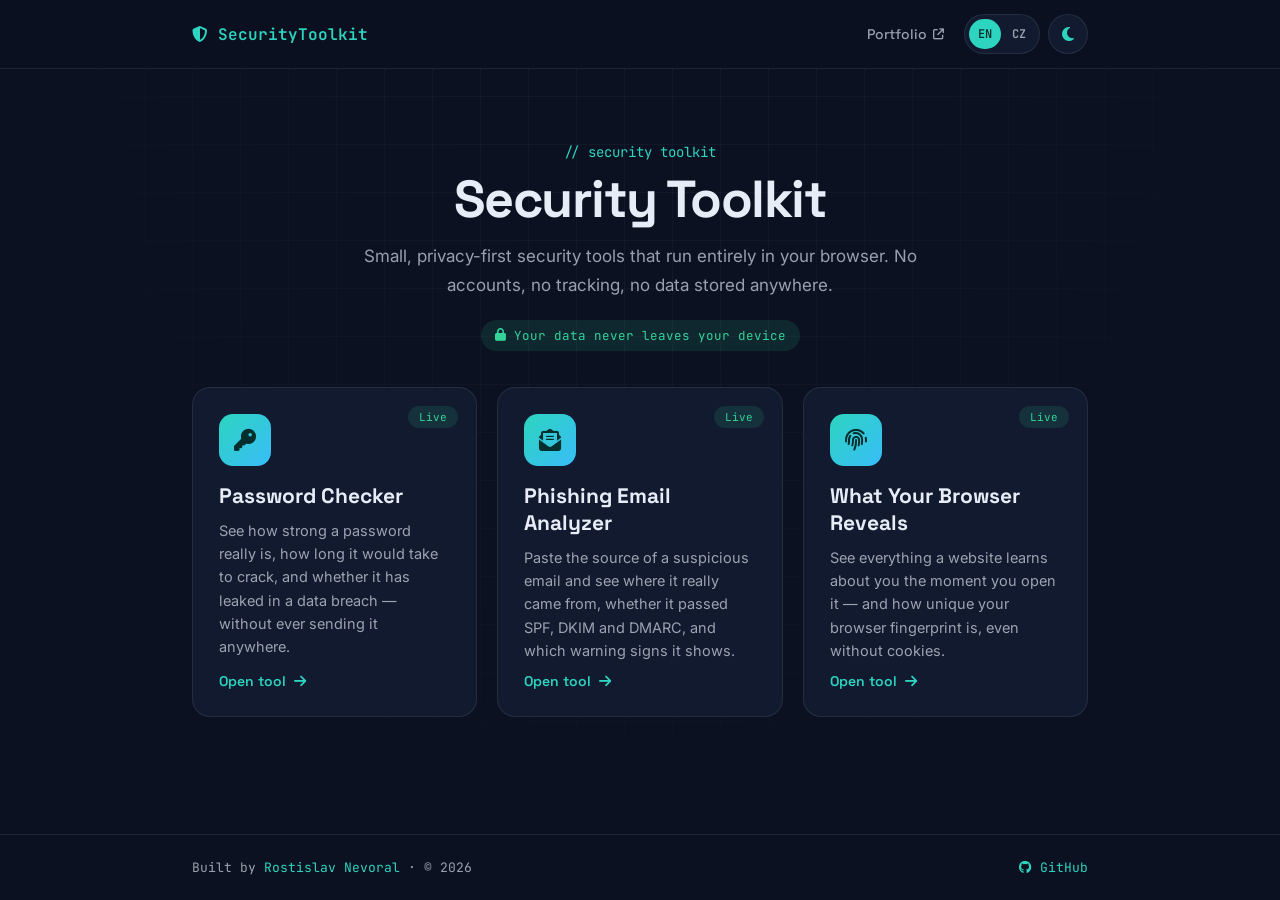
==== index.html @ 4736e9a4 "Initial commit" ====
<!DOCTYPE html>
<html lang="en" data-theme="dark">
<head>
  <meta charset="UTF-8" />
  <meta name="viewport" content="width=device-width, initial-scale=1.0" />
  <meta name="description" content="Security Toolkit — small, privacy-first security tools that run entirely in your browser. Built by Rostislav Nevoral." />
  <title>Security Toolkit</title>
  <script>
    document.documentElement.setAttribute("data-theme", localStorage.getItem("theme") || "dark");
  </script>
  <link rel="preconnect" href="https://fonts.googleapis.com" />
  <link rel="preconnect" href="https://fonts.gstatic.com" crossorigin />
  <link href="https://fonts.googleapis.com/css2?family=Space+Grotesk:wght@400;500;600;700&family=Inter:wght@400;500;600&family=JetBrains+Mono:wght@400;500;600&display=swap" rel="stylesheet" />
  <link rel="stylesheet" href="https://cdnjs.cloudflare.com/ajax/libs/font-awesome/6.5.2/css/all.min.css" />
  <link rel="icon" href="data:image/svg+xml,<svg xmlns='http://www.w3.org/2000/svg' viewBox='0 0 100 100'><text y='.9em' font-size='90'>🛡️</text></svg>" />
  <link rel="stylesheet" href="assets/css/toolkit.css" />
</head>

<body data-title-en="Security Toolkit" data-title-cs="Security Toolkit">
  <div class="bg-grid" aria-hidden="true"></div>

  <header class="site-header">
    <div class="container header-inner">
      <a class="logo" href="index.html"><i class="fa-solid fa-shield-halved"></i><span class="logo-text">Security<span>Toolkit</span></span></a>
      <div class="header-actions">
        <a class="header-link" href="https://rostislavnevoral.dev" target="_blank" rel="noopener"><span class="link-text" data-i18n="nav.portfolio">Portfolio</span> <i class="fa-solid fa-arrow-up-right-from-square"></i></a>
        <button type="button" class="lang-switch" aria-label="Switch language / Přepnout jazyk"><span data-lang="en">EN</span><span data-lang="cs">CZ</span></button>
        <button type="button" class="icon-btn theme-btn" aria-label="Toggle theme"><i class="fa-solid fa-moon"></i><i class="fa-solid fa-sun"></i></button>
      </div>
    </div>
  </header>

  <main class="container">
    <section class="page-hero">
      <span class="eyebrow">// security toolkit</span>
      <h1 data-i18n="home.title">Security Toolkit</h1>
      <p data-i18n="home.lead">Small, privacy-first security tools that run entirely in your browser. No accounts, no tracking, no data stored anywhere.</p>
      <span class="privacy-pill"><i class="fa-solid fa-lock"></i> <span data-i18n="home.privacy">Your data never leaves your device</span></span>
    </section>

    <section class="tools-grid">
      <a class="tool-card" href="password/index.html">
        <span class="badge live" data-i18n="home.live">Live</span>
        <div class="tool-icon"><i class="fa-solid fa-key"></i></div>
        <h2 data-i18n="home.pw.title">Password Checker</h2>
        <p data-i18n="home.pw.desc">See how strong a password really is, how long it would take to crack, and whether it has leaked in a data breach — without ever sending it anywhere.</p>
        <span class="tool-cta"><span data-i18n="home.open">Open tool</span> <i class="fa-solid fa-arrow-right"></i></span>
      </a>

      <a class="tool-card" href="phishing/index.html">
        <span class="badge live" data-i18n="home.live">Live</span>
        <div class="tool-icon"><i class="fa-solid fa-envelope-open-text"></i></div>
        <h2 data-i18n="home.ph.title">Phishing Email Analyzer</h2>
        <p data-i18n="home.ph.desc">Paste the source of a suspicious email and see where it really came from, whether it passed SPF, DKIM and DMARC, and which warning signs it shows.</p>
        <span class="tool-cta"><span data-i18n="home.open">Open tool</span> <i class="fa-solid fa-arrow-right"></i></span>
      </a>

      <a class="tool-card" href="reveal/index.html">
        <span class="badge live" data-i18n="home.live">Live</span>
        <div class="tool-icon"><i class="fa-solid fa-fingerprint"></i></div>
        <h2 data-i18n="home.fp.title">What Your Browser Reveals</h2>
        <p data-i18n="home.fp.desc">See everything a website learns about you the moment you open it — and how unique your browser fingerprint is, even without cookies.</p>
        <span class="tool-cta"><span data-i18n="home.open">Open tool</span> <i class="fa-solid fa-arrow-right"></i></span>
      </a>
    </section>
  </main>

  <footer class="site-footer">
    <div class="container footer-inner">
      <span><span data-i18n="footer.built">Built by</span> <a href="https://rostislavnevoral.dev" target="_blank" rel="noopener">Rostislav Nevoral</a> · © <span data-year></span></span>
      <span class="footer-links">
        <a href="https://github.com/tewyss" target="_blank" rel="noopener"><i class="fa-brands fa-github"></i> GitHub</a>
      </span>
    </div>
  </footer>

  <script src="assets/js/common.js"></script>
  <script>
    Toolkit.init({
      "nav.portfolio": "Portfolio",
      "home.title": "Security Toolkit",
      "home.lead": "Malé bezpečnostní nástroje, které běží celé ve vašem prohlížeči. Žádné účty, žádné sledování, žádná uložená data.",
      "home.privacy": "Vaše data nikdy neopustí vaše zařízení",
      "home.live": "Online",
      "home.soon": "Již brzy",
      "home.open": "Otevřít nástroj",
      "home.pw.title": "Kontrola hesla",
      "home.pw.desc": "Zjistěte, jak silné heslo doopravdy je, jak dlouho by trvalo ho prolomit a jestli neuniklo při úniku dat — aniž byste ho kamkoli odeslali.",
      "home.ph.title": "Analyzátor phishingových e-mailů",
      "home.ph.desc": "Vložte zdrojový kód podezřelého e-mailu a zjistěte, odkud doopravdy přišel, jestli prošel kontrolami SPF, DKIM a DMARC a jaké má varovné signály.",
      "home.fp.title": "Co o vás prozradí prohlížeč",
      "home.fp.desc": "Podívejte se, co se o vás web dozví hned, jak ho otevřete — a jak jedinečný je otisk vašeho prohlížeče, i bez cookies.",
      "footer.built": "Vytvořil",
    });
  </script>
</body>
</html>
---- assets/css/toolkit.css ----
* {
  margin: 0;
  padding: 0;
  box-sizing: border-box;
}

:root {
  --font-main: "Space Grotesk", sans-serif;
  --font-body: "Inter", sans-serif;
  --font-mono: "JetBrains Mono", "Fira Code", monospace;
  --radius: 18px;

  --bg: #0b1120;
  --card-bg: #111a2e;
  --card-hover: #16213a;
  --text-primary: #e6edf7;
  --text-secondary: rgba(230, 237, 247, 0.65);
  --border-color: rgba(148, 163, 184, 0.15);
  --accent: #2dd4bf;
  --accent-2: #38bdf8;
  --accent-soft: rgba(45, 212, 191, 0.12);
  --on-accent: #042f2e;
  --shadow-color: rgba(0, 0, 0, 0.35);
  --header-solid: rgba(11, 17, 32, 0.8);
  --grid-line: rgba(148, 163, 184, 0.05);
  --input-bg: #0d1526;

  --danger: #f87171;
  --danger-soft: rgba(248, 113, 113, 0.12);
  --warning: #fbbf24;
  --warning-soft: rgba(251, 191, 36, 0.12);
  --ok: #34d399;
  --ok-soft: rgba(52, 211, 153, 0.12);
}

[data-theme="light"] {
  --bg: #f6f8fb;
  --card-bg: #ffffff;
  --card-hover: #f1f5f9;
  --text-primary: #0f172a;
  --text-secondary: rgba(15, 23, 42, 0.68);
  --border-color: rgba(15, 23, 42, 0.1);
  --accent: #0d9488;
  --accent-2: #0284c7;
  --accent-soft: rgba(13, 148, 136, 0.1);
  --on-accent: #ffffff;
  --shadow-color: rgba(15, 23, 42, 0.08);
  --header-solid: rgba(246, 248, 251, 0.85);
  --grid-line: rgba(15, 23, 42, 0.04);
  --input-bg: #f8fafc;

  --danger: #dc2626;
  --danger-soft: rgba(220, 38, 38, 0.08);
  --warning: #d97706;
  --warning-soft: rgba(217, 119, 6, 0.1);
  --ok: #059669;
  --ok-soft: rgba(5, 150, 105, 0.1);
}

html {
  scroll-behavior: smooth;
}

body {
  min-height: 100vh;
  display: flex;
  flex-direction: column;
  font-family: var(--font-main);
  color: var(--text-primary);
  background: var(--bg);
  overflow-x: hidden;
  transition: background-color 0.3s ease, color 0.3s ease;
}

a {
  color: inherit;
  text-decoration: none;
}

button,
input,
textarea {
  font: inherit;
  color: inherit;
}

button {
  background: none;
  border: none;
  cursor: pointer;
}

.bg-grid {
  position: fixed;
  inset: 0;
  z-index: -1;
  pointer-events: none;
  background-image:
    linear-gradient(var(--grid-line) 1px, transparent 1px),
    linear-gradient(90deg, var(--grid-line) 1px, transparent 1px);
  background-size: 48px 48px;
  mask-image: radial-gradient(ellipse at top, #000 20%, transparent 75%);
  -webkit-mask-image: radial-gradient(ellipse at top, #000 20%, transparent 75%);
}

.container {
  width: 100%;
  max-width: 960px;
  margin: 0 auto;
  padding: 0 clamp(16px, 4vw, 32px);
}

main {
  flex: 1;
}

.site-header {
  position: sticky;
  top: 0;
  z-index: 100;
  background: var(--header-solid);
  backdrop-filter: blur(14px);
  -webkit-backdrop-filter: blur(14px);
  border-bottom: 1px solid var(--border-color);
}

.header-inner {
  display: flex;
  align-items: center;
  justify-content: space-between;
  gap: 12px;
  height: 68px;
}

.logo {
  display: flex;
  align-items: center;
  gap: 10px;
  font-family: var(--font-mono);
  font-size: 16px;
  font-weight: 600;
  white-space: nowrap;
}

.logo i {
  color: var(--accent);
}

.logo span {
  color: var(--accent);
}

.header-actions {
  display: flex;
  align-items: center;
  gap: 8px;
}

.header-link {
  display: inline-flex;
  align-items: center;
  gap: 6px;
  padding: 8px 12px;
  border-radius: 999px;
  font-size: 14px;
  font-weight: 500;
  color: var(--text-secondary);
  transition: color 0.25s ease, background 0.25s ease;
}

.header-link:hover {
  color: var(--text-primary);
  background: var(--card-hover);
}

.header-link i {
  font-size: 11px;
}

.icon-btn {
  width: 40px;
  height: 40px;
  display: grid;
  place-items: center;
  border-radius: 50%;
  background: var(--card-bg);
  border: 1px solid var(--border-color);
  transition: border-color 0.25s ease;
}

.icon-btn:hover {
  border-color: var(--accent);
}

.theme-btn .fa-sun { color: #f59e0b; display: none; }
.theme-btn .fa-moon { color: var(--accent); }
[data-theme="light"] .theme-btn .fa-sun { display: inline; }
[data-theme="light"] .theme-btn .fa-moon { display: none; }

.lang-switch {
  display: flex;
  align-items: center;
  gap: 2px;
  height: 40px;
  padding: 4px;
  border-radius: 999px;
  background: var(--card-bg);
  border: 1px solid var(--border-color);
}

.lang-switch span {
  display: grid;
  place-items: center;
  height: 100%;
  padding: 0 9px;
  border-radius: 999px;
  font-family: var(--font-mono);
  font-size: 12px;
  font-weight: 600;
  color: var(--text-secondary);
  transition: all 0.25s ease;
}

.lang-switch span.active {
  background: var(--accent);
  color: var(--on-accent);
}

.page-hero {
  padding: clamp(40px, 8vh, 72px) 0 clamp(24px, 4vh, 36px);
  text-align: center;
}

.eyebrow {
  display: inline-block;
  font-family: var(--font-mono);
  font-size: 14px;
  color: var(--accent);
  margin-bottom: 10px;
}

.page-hero h1 {
  font-size: clamp(34px, 6vw, 52px);
  font-weight: 700;
  letter-spacing: -0.03em;
  line-height: 1.1;
}

.page-hero p {
  max-width: 620px;
  margin: 14px auto 0;
  font-family: var(--font-body);
  font-size: clamp(15px, 2vw, 17px);
  line-height: 1.7;
  color: var(--text-secondary);
}

.privacy-pill {
  display: inline-flex;
  align-items: center;
  gap: 8px;
  margin-top: 20px;
  padding: 7px 14px;
  font-family: var(--font-mono);
  font-size: 12.5px;
  color: var(--ok);
  background: var(--ok-soft);
  border-radius: 999px;
}

.card {
  background: var(--card-bg);
  border: 1px solid var(--border-color);
  border-radius: var(--radius);
  padding: clamp(18px, 3vw, 28px);
  box-shadow: 0 10px 30px var(--shadow-color);
}

.card + .card,
.card + .grid-2,
.grid-2 + .card {
  margin-top: 20px;
}

.card-title {
  display: flex;
  align-items: center;
  gap: 10px;
  font-size: 18px;
  font-weight: 600;
  margin-bottom: 16px;
}

.card-title i {
  color: var(--accent);
}

.grid-2 {
  display: grid;
  grid-template-columns: 1fr 1fr;
  gap: 20px;
}

.grid-2 .card + .card {
  margin-top: 0;
}

.muted {
  font-family: var(--font-body);
  font-size: 14px;
  line-height: 1.65;
  color: var(--text-secondary);
}

.btn {
  display: inline-flex;
  align-items: center;
  justify-content: center;
  gap: 8px;
  padding: 11px 20px;
  border-radius: 999px;
  font-size: 14px;
  font-weight: 600;
  transition: all 0.25s ease;
}

.btn-primary {
  background: linear-gradient(135deg, var(--accent), var(--accent-2));
  color: var(--on-accent);
}

.btn-primary:hover {
  transform: translateY(-2px);
  box-shadow: 0 8px 20px var(--accent-soft);
}

.btn-ghost {
  border: 1px solid var(--border-color);
  color: var(--text-primary);
}

.btn-ghost:hover {
  border-color: var(--accent);
  color: var(--accent);
}

.site-footer {
  margin-top: 60px;
  border-top: 1px solid var(--border-color);
}

.footer-inner {
  display: flex;
  justify-content: space-between;
  align-items: center;
  gap: 12px;
  flex-wrap: wrap;
  padding-top: 24px;
  padding-bottom: 24px;
  font-family: var(--font-mono);
  font-size: 13px;
  color: var(--text-secondary);
}

.footer-inner a {
  color: var(--accent);
}

.footer-links {
  display: flex;
  gap: 16px;
}

.tools-grid {
  display: grid;
  grid-template-columns: repeat(auto-fill, minmax(280px, 1fr));
  gap: 20px;
}

.tool-card {
  position: relative;
  display: flex;
  flex-direction: column;
  gap: 10px;
  padding: 26px;
  background: var(--card-bg);
  border: 1px solid var(--border-color);
  border-radius: var(--radius);
  transition: transform 0.3s ease, border-color 0.3s ease, box-shadow 0.3s ease;
}

a.tool-card:hover {
  transform: translateY(-5px);
  border-color: var(--accent);
  box-shadow: 0 16px 36px var(--shadow-color);
}

.tool-card.soon {
  opacity: 0.65;
}

.tool-icon {
  width: 52px;
  height: 52px;
  display: grid;
  place-items: center;
  border-radius: 14px;
  font-size: 22px;
  color: var(--on-accent);
  background: linear-gradient(135deg, var(--accent), var(--accent-2));
  margin-bottom: 6px;
}

.tool-card.soon .tool-icon {
  background: var(--card-hover);
  color: var(--text-secondary);
}

.tool-card h2 {
  font-size: 21px;
}

.tool-card p {
  flex: 1;
  font-family: var(--font-body);
  font-size: 14.5px;
  line-height: 1.6;
  color: var(--text-secondary);
}

.tool-cta {
  display: inline-flex;
  align-items: center;
  gap: 8px;
  font-size: 14px;
  font-weight: 600;
  color: var(--accent);
}

.badge {
  position: absolute;
  top: 18px;
  right: 18px;
  padding: 3px 10px;
  font-family: var(--font-mono);
  font-size: 11px;
  border-radius: 999px;
  color: var(--text-secondary);
  border: 1px solid var(--border-color);
}

.badge.live {
  color: var(--ok);
  border-color: transparent;
  background: var(--ok-soft);
}

@media (max-width: 720px) {
  .grid-2 {
    grid-template-columns: 1fr;
  }

  .header-link .link-text {
    display: none;
  }
}

@media (max-width: 400px) {
  .logo .logo-text {
    display: none;
  }
}

@media (prefers-reduced-motion: reduce) {
  *,
  *::before,
  *::after {
    animation-duration: 0.01ms !important;
    transition-duration: 0.01ms !important;
  }
}
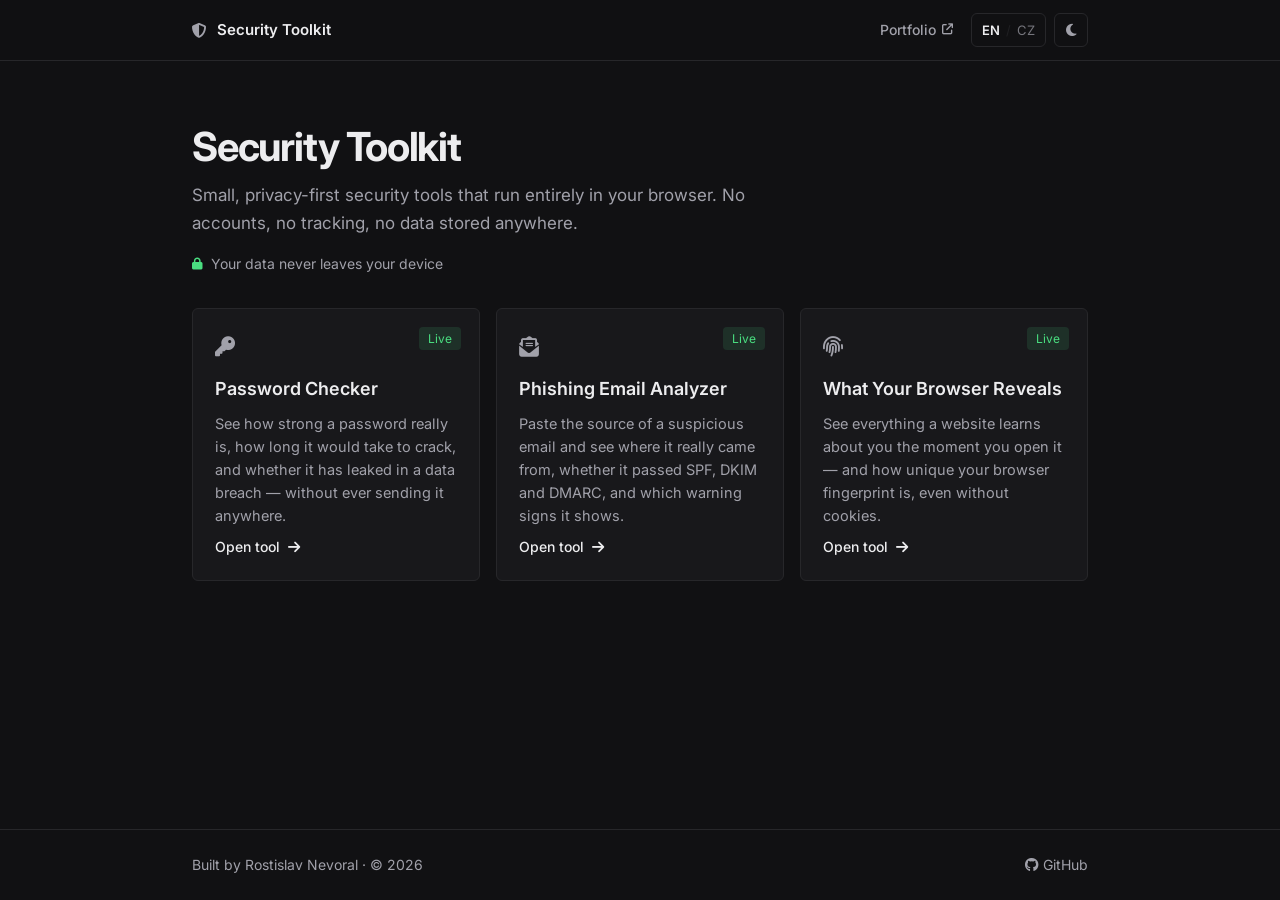
==== commit bc43b3c9: "update" ====
--- a/index.html
+++ b/index.html
@@ -10,18 +10,17 @@
   </script>
   <link rel="preconnect" href="https://fonts.googleapis.com" />
   <link rel="preconnect" href="https://fonts.gstatic.com" crossorigin />
-  <link href="https://fonts.googleapis.com/css2?family=Space+Grotesk:wght@400;500;600;700&family=Inter:wght@400;500;600&family=JetBrains+Mono:wght@400;500;600&display=swap" rel="stylesheet" />
+  <link href="https://fonts.googleapis.com/css2?family=Inter:wght@400;500;600;700&family=JetBrains+Mono:wght@400;500&display=swap" rel="stylesheet" />
   <link rel="stylesheet" href="https://cdnjs.cloudflare.com/ajax/libs/font-awesome/6.5.2/css/all.min.css" />
   <link rel="icon" href="data:image/svg+xml,<svg xmlns='http://www.w3.org/2000/svg' viewBox='0 0 100 100'><text y='.9em' font-size='90'>🛡️</text></svg>" />
   <link rel="stylesheet" href="assets/css/toolkit.css" />
 </head>
 
 <body data-title-en="Security Toolkit" data-title-cs="Security Toolkit">
-  <div class="bg-grid" aria-hidden="true"></div>
 
   <header class="site-header">
     <div class="container header-inner">
-      <a class="logo" href="index.html"><i class="fa-solid fa-shield-halved"></i><span class="logo-text">Security<span>Toolkit</span></span></a>
+      <a class="logo" href="index.html"><i class="fa-solid fa-shield-halved"></i><span class="logo-text">Security Toolkit</span></a>
       <div class="header-actions">
         <a class="header-link" href="https://rostislavnevoral.dev" target="_blank" rel="noopener"><span class="link-text" data-i18n="nav.portfolio">Portfolio</span> <i class="fa-solid fa-arrow-up-right-from-square"></i></a>
         <button type="button" class="lang-switch" aria-label="Switch language / Přepnout jazyk"><span data-lang="en">EN</span><span data-lang="cs">CZ</span></button>
@@ -32,7 +31,6 @@
 
   <main class="container">
     <section class="page-hero">
-      <span class="eyebrow">// security toolkit</span>
       <h1 data-i18n="home.title">Security Toolkit</h1>
       <p data-i18n="home.lead">Small, privacy-first security tools that run entirely in your browser. No accounts, no tracking, no data stored anywhere.</p>
       <span class="privacy-pill"><i class="fa-solid fa-lock"></i> <span data-i18n="home.privacy">Your data never leaves your device</span></span>
--- a/assets/css/toolkit.css
+++ b/assets/css/toolkit.css
@@ -5,56 +5,54 @@
 }
 
 :root {
-  --font-main: "Space Grotesk", sans-serif;
-  --font-body: "Inter", sans-serif;
-  --font-mono: "JetBrains Mono", "Fira Code", monospace;
-  --radius: 18px;
-
-  --bg: #0b1120;
-  --card-bg: #111a2e;
-  --card-hover: #16213a;
-  --text-primary: #e6edf7;
-  --text-secondary: rgba(230, 237, 247, 0.65);
-  --border-color: rgba(148, 163, 184, 0.15);
-  --accent: #2dd4bf;
-  --accent-2: #38bdf8;
-  --accent-soft: rgba(45, 212, 191, 0.12);
-  --on-accent: #042f2e;
-  --shadow-color: rgba(0, 0, 0, 0.35);
-  --header-solid: rgba(11, 17, 32, 0.8);
-  --grid-line: rgba(148, 163, 184, 0.05);
-  --input-bg: #0d1526;
+  --font-main: "Inter", system-ui, -apple-system, "Segoe UI", sans-serif;
+  --font-body: var(--font-main);
+  --font-mono: "JetBrains Mono", ui-monospace, Consolas, monospace;
+  --radius: 6px;
+
+  --bg: #111113;
+  --card-bg: #18181b;
+  --card-hover: #1f1f23;
+  --text-primary: #ededef;
+  --text-secondary: #a1a1aa;
+  --border-color: #27272a;
+  --accent: #8ab4f8;
+  --accent-2: #8ab4f8;
+  --accent-soft: rgba(138, 180, 248, 0.14);
+  --on-accent: #111113;
+  --shadow-color: rgba(0, 0, 0, 0.25);
+  --header-solid: rgba(17, 17, 19, 0.92);
+  --input-bg: #111113;
 
   --danger: #f87171;
   --danger-soft: rgba(248, 113, 113, 0.12);
   --warning: #fbbf24;
   --warning-soft: rgba(251, 191, 36, 0.12);
-  --ok: #34d399;
-  --ok-soft: rgba(52, 211, 153, 0.12);
+  --ok: #4ade80;
+  --ok-soft: rgba(74, 222, 128, 0.12);
 }
 
 [data-theme="light"] {
-  --bg: #f6f8fb;
+  --bg: #ffffff;
   --card-bg: #ffffff;
-  --card-hover: #f1f5f9;
-  --text-primary: #0f172a;
-  --text-secondary: rgba(15, 23, 42, 0.68);
-  --border-color: rgba(15, 23, 42, 0.1);
-  --accent: #0d9488;
-  --accent-2: #0284c7;
-  --accent-soft: rgba(13, 148, 136, 0.1);
+  --card-hover: #f4f4f5;
+  --text-primary: #18181b;
+  --text-secondary: #52525b;
+  --border-color: #e4e4e7;
+  --accent: #1d4ed8;
+  --accent-2: #1d4ed8;
+  --accent-soft: rgba(29, 78, 216, 0.1);
   --on-accent: #ffffff;
-  --shadow-color: rgba(15, 23, 42, 0.08);
-  --header-solid: rgba(246, 248, 251, 0.85);
-  --grid-line: rgba(15, 23, 42, 0.04);
-  --input-bg: #f8fafc;
+  --shadow-color: rgba(24, 24, 27, 0.06);
+  --header-solid: rgba(255, 255, 255, 0.92);
+  --input-bg: #fafafa;
 
   --danger: #dc2626;
   --danger-soft: rgba(220, 38, 38, 0.08);
-  --warning: #d97706;
+  --warning: #b45309;
   --warning-soft: rgba(217, 119, 6, 0.1);
-  --ok: #059669;
-  --ok-soft: rgba(5, 150, 105, 0.1);
+  --ok: #15803d;
+  --ok-soft: rgba(21, 128, 61, 0.08);
 }
 
 html {
@@ -66,10 +64,11 @@
   display: flex;
   flex-direction: column;
   font-family: var(--font-main);
+  line-height: 1.6;
   color: var(--text-primary);
   background: var(--bg);
   overflow-x: hidden;
-  transition: background-color 0.3s ease, color 0.3s ease;
+  -webkit-font-smoothing: antialiased;
 }
 
 a {
@@ -90,19 +89,6 @@
   cursor: pointer;
 }
 
-.bg-grid {
-  position: fixed;
-  inset: 0;
-  z-index: -1;
-  pointer-events: none;
-  background-image:
-    linear-gradient(var(--grid-line) 1px, transparent 1px),
-    linear-gradient(90deg, var(--grid-line) 1px, transparent 1px);
-  background-size: 48px 48px;
-  mask-image: radial-gradient(ellipse at top, #000 20%, transparent 75%);
-  -webkit-mask-image: radial-gradient(ellipse at top, #000 20%, transparent 75%);
-}
-
 .container {
   width: 100%;
   max-width: 960px;
@@ -119,8 +105,8 @@
   top: 0;
   z-index: 100;
   background: var(--header-solid);
-  backdrop-filter: blur(14px);
-  -webkit-backdrop-filter: blur(14px);
+  backdrop-filter: blur(8px);
+  -webkit-backdrop-filter: blur(8px);
   border-bottom: 1px solid var(--border-color);
 }
 
@@ -129,25 +115,20 @@
   align-items: center;
   justify-content: space-between;
   gap: 12px;
-  height: 68px;
+  height: 60px;
 }
 
 .logo {
   display: flex;
   align-items: center;
   gap: 10px;
-  font-family: var(--font-mono);
-  font-size: 16px;
+  font-size: 15px;
   font-weight: 600;
   white-space: nowrap;
 }
 
 .logo i {
-  color: var(--accent);
-}
-
-.logo span {
-  color: var(--accent);
+  color: var(--text-secondary);
 }
 
 .header-actions {
@@ -160,17 +141,16 @@
   display: inline-flex;
   align-items: center;
   gap: 6px;
-  padding: 8px 12px;
-  border-radius: 999px;
+  padding: 6px 10px;
+  border-radius: var(--radius);
   font-size: 14px;
   font-weight: 500;
   color: var(--text-secondary);
-  transition: color 0.25s ease, background 0.25s ease;
+  transition: color 0.15s ease;
 }
 
 .header-link:hover {
   color: var(--text-primary);
-  background: var(--card-hover);
 }
 
 .header-link i {
@@ -178,69 +158,60 @@
 }
 
 .icon-btn {
-  width: 40px;
-  height: 40px;
+  width: 34px;
+  height: 34px;
   display: grid;
   place-items: center;
-  border-radius: 50%;
-  background: var(--card-bg);
-  border: 1px solid var(--border-color);
-  transition: border-color 0.25s ease;
+  font-size: 14px;
+  color: var(--text-secondary);
+  border-radius: var(--radius);
+  border: 1px solid var(--border-color);
+  transition: color 0.15s ease;
 }
 
 .icon-btn:hover {
-  border-color: var(--accent);
-}
-
-.theme-btn .fa-sun { color: #f59e0b; display: none; }
-.theme-btn .fa-moon { color: var(--accent); }
+  color: var(--text-primary);
+}
+
+.theme-btn .fa-sun { display: none; }
 [data-theme="light"] .theme-btn .fa-sun { display: inline; }
 [data-theme="light"] .theme-btn .fa-moon { display: none; }
 
 .lang-switch {
   display: flex;
   align-items: center;
-  gap: 2px;
-  height: 40px;
-  padding: 4px;
-  border-radius: 999px;
-  background: var(--card-bg);
+  gap: 6px;
+  height: 34px;
+  padding: 0 10px;
+  font-size: 13px;
+  border-radius: var(--radius);
   border: 1px solid var(--border-color);
 }
 
 .lang-switch span {
-  display: grid;
-  place-items: center;
-  height: 100%;
-  padding: 0 9px;
-  border-radius: 999px;
-  font-family: var(--font-mono);
-  font-size: 12px;
+  color: var(--text-secondary);
+  opacity: 0.7;
+}
+
+.lang-switch span.active {
+  color: var(--text-primary);
   font-weight: 600;
-  color: var(--text-secondary);
-  transition: all 0.25s ease;
-}
-
-.lang-switch span.active {
-  background: var(--accent);
-  color: var(--on-accent);
+  opacity: 1;
+}
+
+.lang-switch span + span::before {
+  content: "/";
+  margin-right: 6px;
+  color: var(--border-color);
+  font-weight: 400;
 }
 
 .page-hero {
-  padding: clamp(40px, 8vh, 72px) 0 clamp(24px, 4vh, 36px);
-  text-align: center;
-}
-
-.eyebrow {
-  display: inline-block;
-  font-family: var(--font-mono);
-  font-size: 14px;
-  color: var(--accent);
-  margin-bottom: 10px;
+  padding: clamp(40px, 8vh, 64px) 0 clamp(24px, 4vh, 32px);
 }
 
 .page-hero h1 {
-  font-size: clamp(34px, 6vw, 52px);
+  font-size: clamp(30px, 5vw, 40px);
   font-weight: 700;
   letter-spacing: -0.03em;
   line-height: 1.1;
@@ -248,10 +219,9 @@
 
 .page-hero p {
   max-width: 620px;
-  margin: 14px auto 0;
-  font-family: var(--font-body);
+  margin: 12px 0 0;
   font-size: clamp(15px, 2vw, 17px);
-  line-height: 1.7;
+  line-height: 1.65;
   color: var(--text-secondary);
 }
 
@@ -259,21 +229,21 @@
   display: inline-flex;
   align-items: center;
   gap: 8px;
-  margin-top: 20px;
-  padding: 7px 14px;
-  font-family: var(--font-mono);
-  font-size: 12.5px;
+  margin-top: 16px;
+  font-size: 14px;
+  color: var(--text-secondary);
+}
+
+.privacy-pill i {
+  font-size: 12px;
   color: var(--ok);
-  background: var(--ok-soft);
-  border-radius: 999px;
 }
 
 .card {
   background: var(--card-bg);
   border: 1px solid var(--border-color);
   border-radius: var(--radius);
-  padding: clamp(18px, 3vw, 28px);
-  box-shadow: 0 10px 30px var(--shadow-color);
+  padding: clamp(18px, 3vw, 24px);
 }
 
 .card + .card,
@@ -286,13 +256,14 @@
   display: flex;
   align-items: center;
   gap: 10px;
-  font-size: 18px;
+  font-size: 17px;
   font-weight: 600;
   margin-bottom: 16px;
 }
 
 .card-title i {
-  color: var(--accent);
+  font-size: 15px;
+  color: var(--text-secondary);
 }
 
 .grid-2 {
@@ -317,21 +288,22 @@
   align-items: center;
   justify-content: center;
   gap: 8px;
-  padding: 11px 20px;
-  border-radius: 999px;
-  font-size: 14px;
-  font-weight: 600;
-  transition: all 0.25s ease;
+  height: 38px;
+  padding: 0 16px;
+  border-radius: var(--radius);
+  border: 1px solid transparent;
+  font-size: 14px;
+  font-weight: 500;
+  transition: background-color 0.15s ease, border-color 0.15s ease, opacity 0.15s ease;
 }
 
 .btn-primary {
-  background: linear-gradient(135deg, var(--accent), var(--accent-2));
-  color: var(--on-accent);
+  background: var(--text-primary);
+  color: var(--bg);
 }
 
 .btn-primary:hover {
-  transform: translateY(-2px);
-  box-shadow: 0 8px 20px var(--accent-soft);
+  opacity: 0.85;
 }
 
 .btn-ghost {
@@ -340,8 +312,7 @@
 }
 
 .btn-ghost:hover {
-  border-color: var(--accent);
-  color: var(--accent);
+  background: var(--card-hover);
 }
 
 .site-footer {
@@ -357,13 +328,12 @@
   flex-wrap: wrap;
   padding-top: 24px;
   padding-bottom: 24px;
-  font-family: var(--font-mono);
-  font-size: 13px;
-  color: var(--text-secondary);
-}
-
-.footer-inner a {
-  color: var(--accent);
+  font-size: 14px;
+  color: var(--text-secondary);
+}
+
+.footer-inner a:hover {
+  color: var(--text-primary);
 }
 
 .footer-links {
@@ -374,25 +344,23 @@
 .tools-grid {
   display: grid;
   grid-template-columns: repeat(auto-fill, minmax(280px, 1fr));
-  gap: 20px;
+  gap: 16px;
 }
 
 .tool-card {
   position: relative;
   display: flex;
   flex-direction: column;
-  gap: 10px;
-  padding: 26px;
+  gap: 8px;
+  padding: 22px;
   background: var(--card-bg);
   border: 1px solid var(--border-color);
   border-radius: var(--radius);
-  transition: transform 0.3s ease, border-color 0.3s ease, box-shadow 0.3s ease;
+  transition: border-color 0.15s ease;
 }
 
 a.tool-card:hover {
-  transform: translateY(-5px);
-  border-color: var(--accent);
-  box-shadow: 0 16px 36px var(--shadow-color);
+  border-color: var(--text-secondary);
 }
 
 .tool-card.soon {
@@ -400,15 +368,9 @@
 }
 
 .tool-icon {
-  width: 52px;
-  height: 52px;
-  display: grid;
-  place-items: center;
-  border-radius: 14px;
-  font-size: 22px;
-  color: var(--on-accent);
-  background: linear-gradient(135deg, var(--accent), var(--accent-2));
-  margin-bottom: 6px;
+  font-size: 20px;
+  color: var(--text-secondary);
+  margin-bottom: 4px;
 }
 
 .tool-card.soon .tool-icon {
@@ -417,12 +379,12 @@
 }
 
 .tool-card h2 {
-  font-size: 21px;
+  font-size: 18px;
+  font-weight: 600;
 }
 
 .tool-card p {
   flex: 1;
-  font-family: var(--font-body);
   font-size: 14.5px;
   line-height: 1.6;
   color: var(--text-secondary);
@@ -433,7 +395,11 @@
   align-items: center;
   gap: 8px;
   font-size: 14px;
-  font-weight: 600;
+  font-weight: 500;
+  color: var(--text-primary);
+}
+
+a.tool-card:hover .tool-cta {
   color: var(--accent);
 }
 
@@ -441,10 +407,9 @@
   position: absolute;
   top: 18px;
   right: 18px;
-  padding: 3px 10px;
-  font-family: var(--font-mono);
-  font-size: 11px;
-  border-radius: 999px;
+  padding: 1px 8px;
+  font-size: 12px;
+  border-radius: 4px;
   color: var(--text-secondary);
   border: 1px solid var(--border-color);
 }
